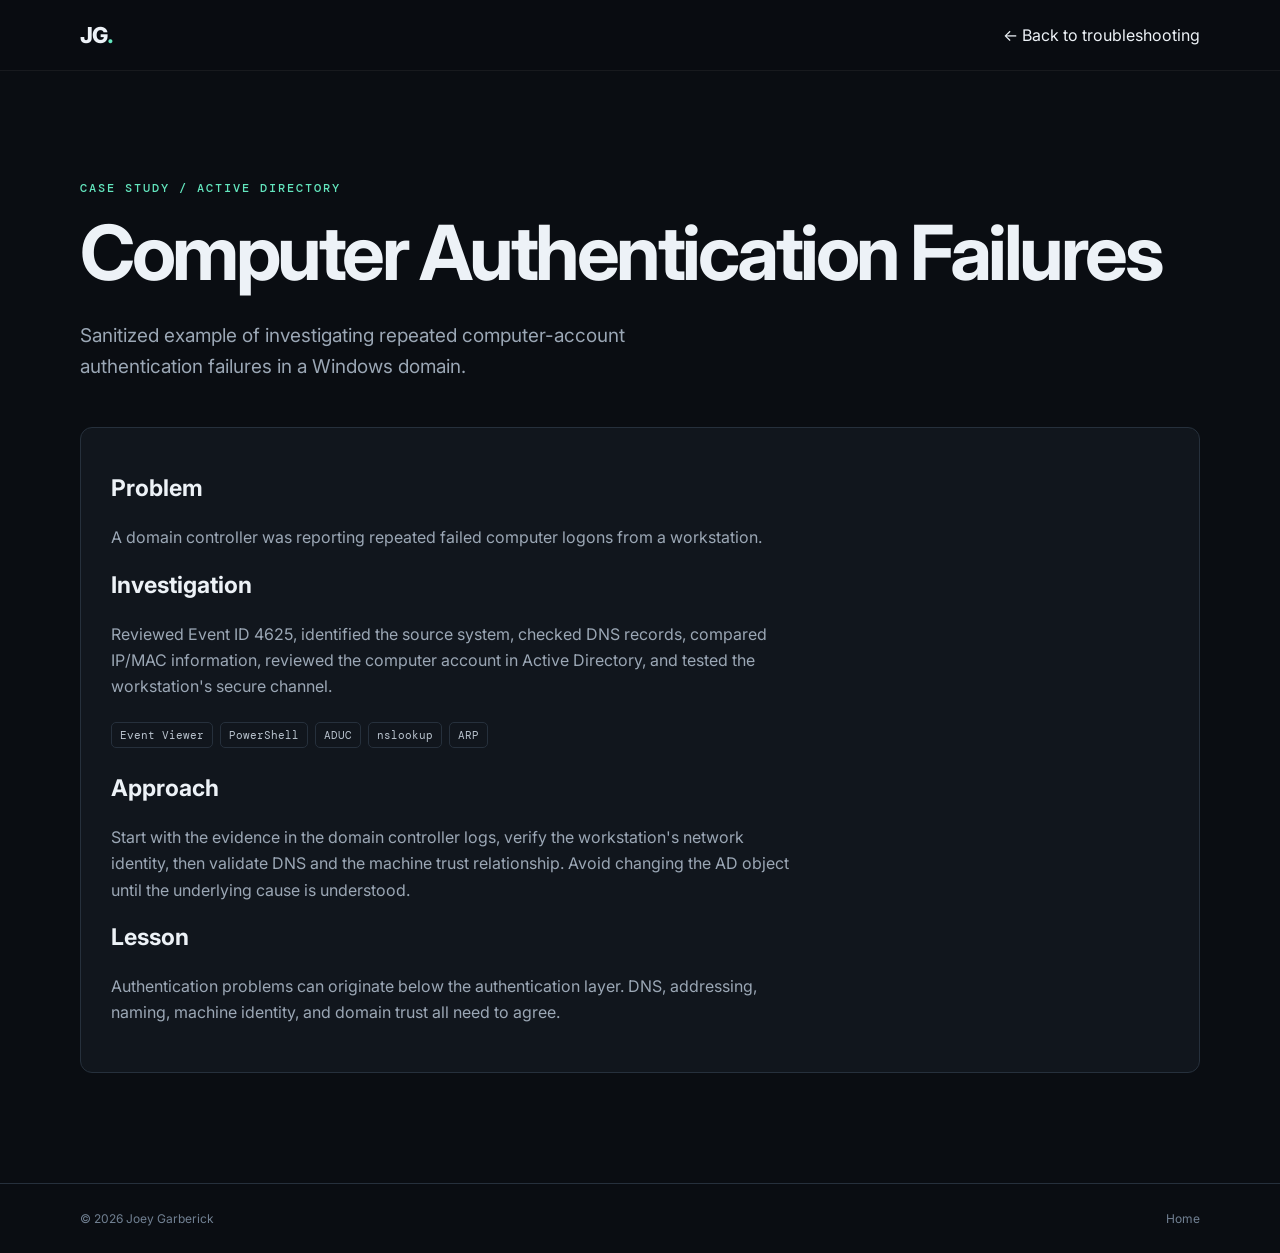
==== case-studies/ad-authentication.html @ 289bb288 "Add files via upload" ====
<!DOCTYPE html><html lang="en"><head><meta charset="UTF-8"><meta name="viewport" content="width=device-width,initial-scale=1"><title>AD Authentication Troubleshooting | Joey Garberick</title><link rel="stylesheet" href="../style.css"></head><body><header class="site-header"><nav class="nav container"><a class="brand" href="../index.html">JG<span>.</span></a><a href="../index.html#case-studies">← Back to troubleshooting</a></nav></header><main class="section container"><p class="eyebrow">CASE STUDY / ACTIVE DIRECTORY</p><h1>Computer Authentication Failures</h1><p class="lead">Sanitized example of investigating repeated computer-account authentication failures in a Windows domain.</p><div class="card" style="margin-top:45px"><h3>Problem</h3><p>A domain controller was reporting repeated failed computer logons from a workstation.</p><h3>Investigation</h3><p>Reviewed Event ID 4625, identified the source system, checked DNS records, compared IP/MAC information, reviewed the computer account in Active Directory, and tested the workstation's secure channel.</p><div class="chips"><span>Event Viewer</span><span>PowerShell</span><span>ADUC</span><span>nslookup</span><span>ARP</span></div><h3>Approach</h3><p>Start with the evidence in the domain controller logs, verify the workstation's network identity, then validate DNS and the machine trust relationship. Avoid changing the AD object until the underlying cause is understood.</p><h3>Lesson</h3><p>Authentication problems can originate below the authentication layer. DNS, addressing, naming, machine identity, and domain trust all need to agree.</p></div></main><footer><div class="container footer-inner"><span>© 2026 Joey Garberick</span><a href="../index.html">Home</a></div></footer></body></html>
---- style.css ----
@import url('https://fonts.googleapis.com/css2?family=DM+Mono:wght@400;500&family=Inter:wght@400;500;600;700;800&display=swap');

:root{
  --bg:#0a0d12; --surface:#11161d; --surface2:#171d26; --text:#edf2f7;
  --muted:#9ba7b5; --line:#26303c; --accent:#63e6be; --accent2:#74c0fc;
  --max:1120px;
}
*{box-sizing:border-box}
html{scroll-behavior:smooth}
body{margin:0;background:var(--bg);color:var(--text);font-family:Inter,system-ui,sans-serif;line-height:1.65}
a{color:inherit;text-decoration:none}
.container{width:min(var(--max),calc(100% - 40px));margin:auto}
.site-header{position:sticky;top:0;z-index:10;background:rgba(10,13,18,.88);backdrop-filter:blur(14px);border-bottom:1px solid rgba(255,255,255,.06)}
.nav{height:70px;display:flex;align-items:center;justify-content:space-between}
.brand{font-weight:800;font-size:22px;letter-spacing:-1px}.brand span{color:var(--accent)}
.nav-links{display:flex;gap:28px;color:var(--muted);font-size:14px}.nav-links a:hover{color:var(--text)}
.hero{min-height:680px;display:grid;grid-template-columns:1.2fr .8fr;align-items:center;gap:70px;padding:90px 0}
.eyebrow{font:500 12px/1.2 "DM Mono",monospace;letter-spacing:2px;color:var(--accent);margin:0 0 18px}
h1{font-size:clamp(45px,6vw,76px);line-height:1.03;letter-spacing:-3.5px;margin:0 0 28px}
h1 span{color:var(--accent2)}
.lead{font-size:19px;color:var(--muted);max-width:650px}
.buttons{display:flex;gap:12px;margin-top:30px;flex-wrap:wrap}
.button{display:inline-block;padding:12px 18px;border:1px solid var(--line);border-radius:8px;font-weight:600;font-size:14px}.button.primary{background:var(--accent);color:#07100d;border-color:var(--accent)}.button.secondary:hover{border-color:#536274}
.terminal{background:#080b0f;border:1px solid var(--line);border-radius:12px;box-shadow:0 20px 70px rgba(0,0,0,.35);overflow:hidden}
.terminal-bar{height:38px;background:#12171d;border-bottom:1px solid var(--line);display:flex;align-items:center;gap:7px;padding:0 13px;color:#718092;font:12px "DM Mono",monospace}.terminal-bar i{width:9px;height:9px;border-radius:50%;background:#36404c}.terminal-bar span{margin-left:8px}
.terminal pre{padding:25px;margin:0;color:#b9c6d4;font:13px/2 "DM Mono",monospace;white-space:pre-wrap}.terminal code{font:inherit}
.stats{border-block:1px solid var(--line);background:#0d1117}.stat-grid{display:grid;grid-template-columns:repeat(4,1fr)}.stat-grid div{padding:28px 18px;border-right:1px solid var(--line)}.stat-grid div:last-child{border:0}.stat-grid strong,.stat-grid span{display:block}.stat-grid strong{font-size:16px}.stat-grid span{font-size:12px;color:var(--muted);margin-top:3px}
.section{padding:110px 0}.section-heading{max-width:680px;margin-bottom:42px}.section-heading h2,h2{font-size:42px;line-height:1.1;letter-spacing:-1.7px;margin:0 0 14px}.section-heading>p:last-child{color:var(--muted);margin:0}
.project-grid{display:grid;grid-template-columns:repeat(2,1fr);gap:18px}.card{background:var(--surface);border:1px solid var(--line);border-radius:12px;padding:30px;position:relative;min-height:300px;transition:.2s}.card:hover{transform:translateY(-3px);border-color:#3a4654}.card.featured{grid-column:span 2}.card-number{position:absolute;right:25px;top:25px;font:12px "DM Mono";color:#53606f}.tag,.case-label{font:500 11px "DM Mono";letter-spacing:1.5px;color:var(--accent2)}.card h3,.case h3{font-size:23px;margin:12px 0}.card p:not(.tag){color:var(--muted);max-width:680px}.chips{display:flex;gap:7px;flex-wrap:wrap;margin:22px 0}.chips span{font:11px "DM Mono";border:1px solid var(--line);padding:5px 8px;border-radius:5px;color:#bac4cf}.card a,.case a{color:var(--accent);font-size:13px;font-weight:600}
.dark-section{background:#0d1218;border-block:1px solid var(--line)}.case-grid{display:grid;grid-template-columns:repeat(3,1fr);gap:18px}.case{border-top:2px solid #34404d;padding:24px 4px}.case p{color:var(--muted);font-size:14px;min-height:90px}
.skill-grid{display:grid;grid-template-columns:repeat(3,1fr);gap:14px}.skill-card{padding:24px;background:var(--surface);border:1px solid var(--line);border-radius:10px}.skill-card h3{margin:0 0 8px;font-size:17px}.skill-card p{margin:0;color:var(--muted);font-size:13px}
.about-section{background:#10161d;border-block:1px solid var(--line)}.about-grid{display:grid;grid-template-columns:.8fr 1.2fr;gap:90px}.about-grid h2{max-width:420px}.about-grid p{color:var(--muted);margin-top:0;margin-bottom:20px}
.credentials{display:grid;grid-template-columns:.7fr 1.3fr;gap:80px;padding:90px 0}.credential-list{display:grid;grid-template-columns:1fr 1fr;gap:12px}.credential-list div{padding:20px;background:var(--surface);border:1px solid var(--line);border-radius:9px}.credential-list strong,.credential-list span{display:block}.credential-list span{font-size:12px;color:var(--muted);margin-top:4px}
.contact{background:var(--accent);color:#07100d;padding:90px 0}.contact .eyebrow{color:#173a30}.contact h2{font-size:50px}.contact p:not(.eyebrow){max-width:600px}.contact .button.primary{background:#07100d;color:var(--accent);border-color:#07100d}.contact .button.secondary{border-color:#1e4d40}
footer{border-top:1px solid var(--line);padding:25px 0;color:#718092;font-size:12px}.footer-inner{display:flex;justify-content:space-between}
@media(max-width:850px){.hero{grid-template-columns:1fr;gap:35px;padding:70px 0}.stat-grid{grid-template-columns:1fr 1fr}.project-grid,.case-grid,.skill-grid,.about-grid,.credentials{grid-template-columns:1fr}.card.featured{grid-column:auto}.about-grid{gap:30px}.credentials{gap:35px}.nav-links{gap:14px}.nav-links a:nth-child(3){display:none}}
@media(max-width:520px){.container{width:min(var(--max),calc(100% - 28px))}.nav-links{display:none}h1{letter-spacing:-2.5px}.stat-grid div{border-bottom:1px solid var(--line)}.credential-list{grid-template-columns:1fr}.contact h2{font-size:38px}}
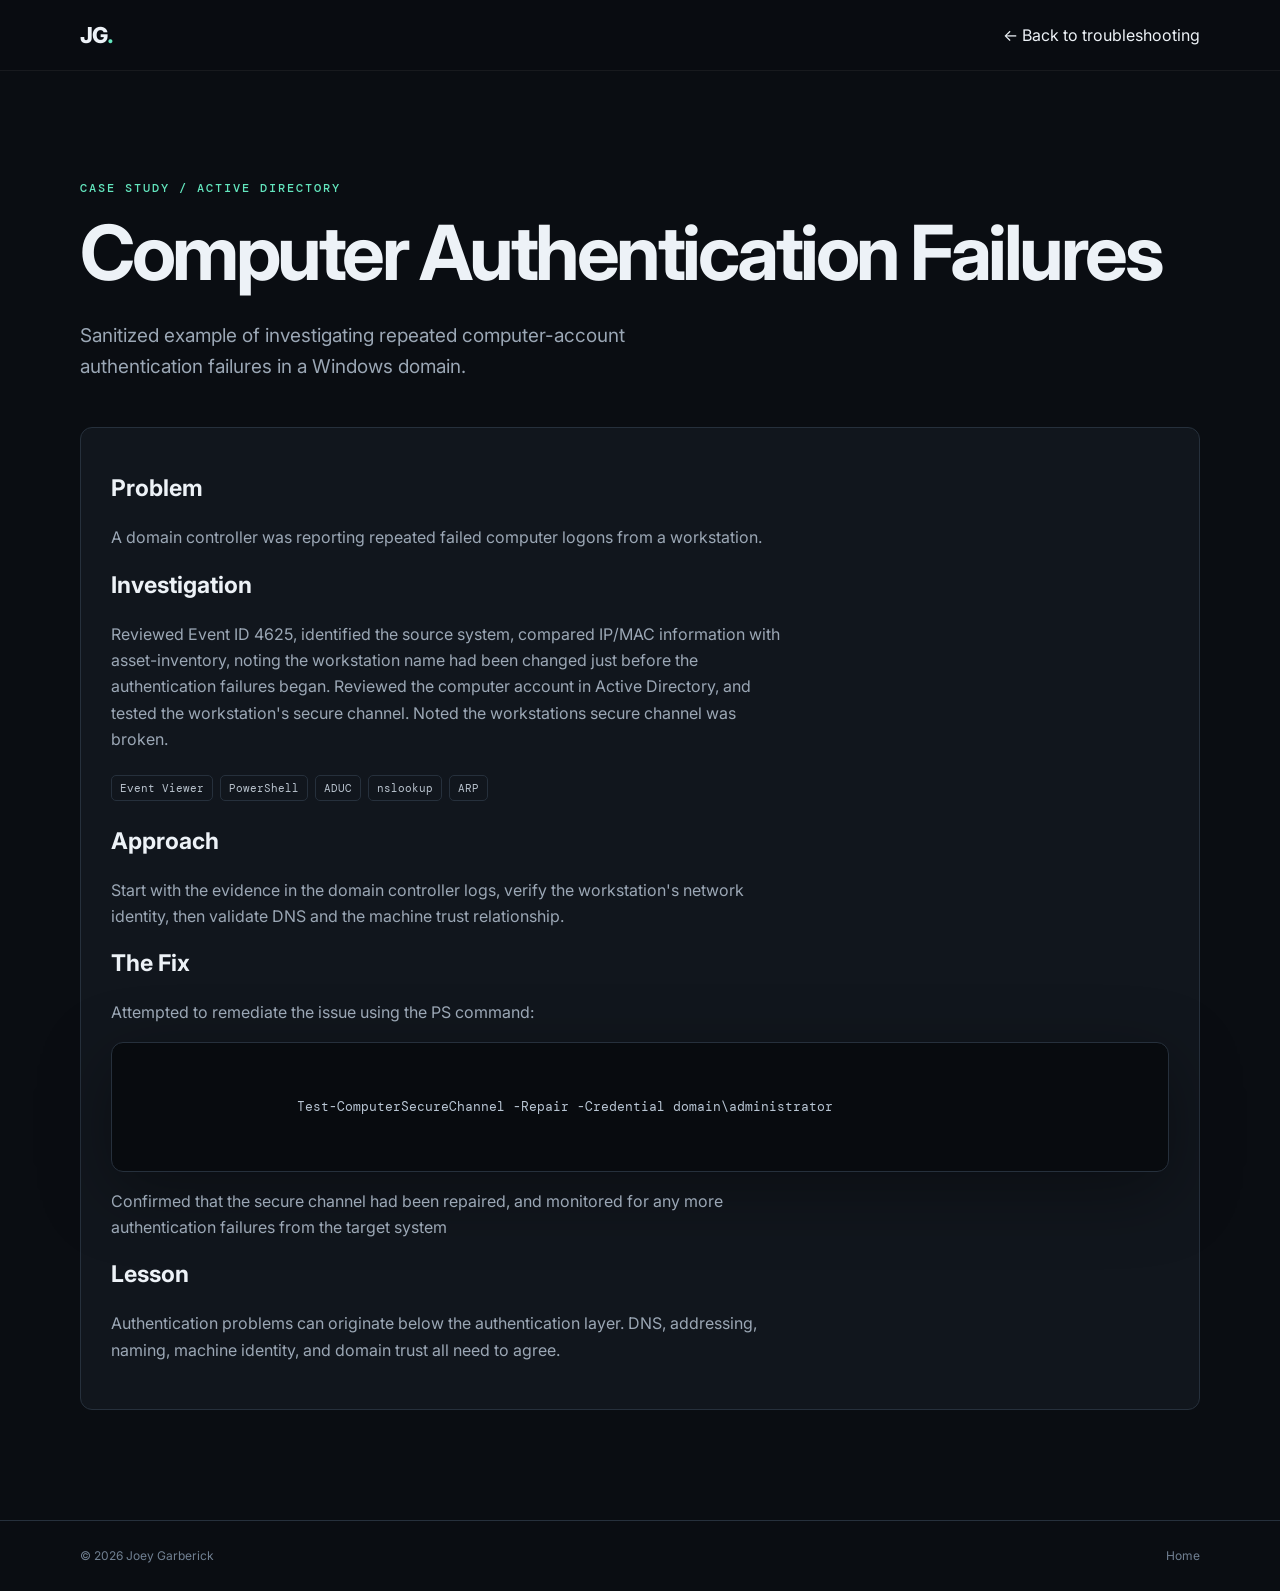
==== commit 2497ae44: "Updated index, auth, app, dns, and network  sec pages" ====
--- a/case-studies/ad-authentication.html
+++ b/case-studies/ad-authentication.html
@@ -1 +1,50 @@
-<!DOCTYPE html><html lang="en"><head><meta charset="UTF-8"><meta name="viewport" content="width=device-width,initial-scale=1"><title>AD Authentication Troubleshooting | Joey Garberick</title><link rel="stylesheet" href="../style.css"></head><body><header class="site-header"><nav class="nav container"><a class="brand" href="../index.html">JG<span>.</span></a><a href="../index.html#case-studies">← Back to troubleshooting</a></nav></header><main class="section container"><p class="eyebrow">CASE STUDY / ACTIVE DIRECTORY</p><h1>Computer Authentication Failures</h1><p class="lead">Sanitized example of investigating repeated computer-account authentication failures in a Windows domain.</p><div class="card" style="margin-top:45px"><h3>Problem</h3><p>A domain controller was reporting repeated failed computer logons from a workstation.</p><h3>Investigation</h3><p>Reviewed Event ID 4625, identified the source system, checked DNS records, compared IP/MAC information, reviewed the computer account in Active Directory, and tested the workstation's secure channel.</p><div class="chips"><span>Event Viewer</span><span>PowerShell</span><span>ADUC</span><span>nslookup</span><span>ARP</span></div><h3>Approach</h3><p>Start with the evidence in the domain controller logs, verify the workstation's network identity, then validate DNS and the machine trust relationship. Avoid changing the AD object until the underlying cause is understood.</p><h3>Lesson</h3><p>Authentication problems can originate below the authentication layer. DNS, addressing, naming, machine identity, and domain trust all need to agree.</p></div></main><footer><div class="container footer-inner"><span>© 2026 Joey Garberick</span><a href="../index.html">Home</a></div></footer></body></html>
+<!DOCTYPE html>
+<html lang="en">
+
+<head>
+    <meta charset="UTF-8">
+    <meta name="viewport" content="width=device-width,initial-scale=1">
+    <title>AD Authentication Troubleshooting | Joey Garberick</title>
+    <link rel="stylesheet" href="../style.css">
+</head>
+
+<body>
+    <header class="site-header">
+        <nav class="nav container"><a class="brand" href="../index.html">JG<span>.</span></a><a
+                href="../index.html#case-studies">← Back to troubleshooting</a></nav>
+    </header>
+    <main class="section container">
+        <p class="eyebrow">CASE STUDY / ACTIVE DIRECTORY</p>
+        <h1>Computer Authentication Failures</h1>
+        <p class="lead">Sanitized example of investigating repeated computer-account authentication failures in a
+            Windows domain.</p>
+        <div class="card" style="margin-top:45px">
+            <h3>Problem</h3>
+            <p>A domain controller was reporting repeated failed computer logons from a workstation.</p>
+            <h3>Investigation</h3>
+            <p>Reviewed Event ID 4625, identified the source system, compared IP/MAC information with asset-inventory, noting the workstation name had been changed just before the authentication failures began.
+                Reviewed the computer account in Active Directory, and tested the workstation's secure channel. Noted the workstations secure channel was broken.</p>
+            <div class="chips"><span>Event
+                    Viewer</span><span>PowerShell</span><span>ADUC</span><span>nslookup</span><span>ARP</span></div>
+            <h3>Approach</h3>
+            <p>Start with the evidence in the domain controller logs, verify the workstation's network identity, then
+                validate DNS and the machine trust relationship.</p>
+            <h3>The Fix</h3>
+            <p>Attempted to remediate the issue using the PS command: </p>
+            <div class="terminal">
+                <pre><code>
+                    Test-ComputerSecureChannel -Repair -Credential domain\administrator
+                </code></pre>
+            </div>
+            <p>Confirmed that the secure channel had been repaired, and monitored for any more authentication failures from the target system</p>
+            <h3>Lesson</h3>
+            <p>Authentication problems can originate below the authentication layer. DNS, addressing, naming, machine
+                identity, and domain trust all need to agree.</p>
+        </div>
+    </main>
+    <footer>
+        <div class="container footer-inner"><span>© 2026 Joey Garberick</span><a href="../index.html">Home</a></div>
+    </footer>
+</body>
+
+</html>
--- a/style.css
+++ b/style.css
@@ -1,37 +1,576 @@
 @import url('https://fonts.googleapis.com/css2?family=DM+Mono:wght@400;500&family=Inter:wght@400;500;600;700;800&display=swap');
 
-:root{
-  --bg:#0a0d12; --surface:#11161d; --surface2:#171d26; --text:#edf2f7;
-  --muted:#9ba7b5; --line:#26303c; --accent:#63e6be; --accent2:#74c0fc;
-  --max:1120px;
-}
-*{box-sizing:border-box}
-html{scroll-behavior:smooth}
-body{margin:0;background:var(--bg);color:var(--text);font-family:Inter,system-ui,sans-serif;line-height:1.65}
-a{color:inherit;text-decoration:none}
-.container{width:min(var(--max),calc(100% - 40px));margin:auto}
-.site-header{position:sticky;top:0;z-index:10;background:rgba(10,13,18,.88);backdrop-filter:blur(14px);border-bottom:1px solid rgba(255,255,255,.06)}
-.nav{height:70px;display:flex;align-items:center;justify-content:space-between}
-.brand{font-weight:800;font-size:22px;letter-spacing:-1px}.brand span{color:var(--accent)}
-.nav-links{display:flex;gap:28px;color:var(--muted);font-size:14px}.nav-links a:hover{color:var(--text)}
-.hero{min-height:680px;display:grid;grid-template-columns:1.2fr .8fr;align-items:center;gap:70px;padding:90px 0}
-.eyebrow{font:500 12px/1.2 "DM Mono",monospace;letter-spacing:2px;color:var(--accent);margin:0 0 18px}
-h1{font-size:clamp(45px,6vw,76px);line-height:1.03;letter-spacing:-3.5px;margin:0 0 28px}
-h1 span{color:var(--accent2)}
-.lead{font-size:19px;color:var(--muted);max-width:650px}
-.buttons{display:flex;gap:12px;margin-top:30px;flex-wrap:wrap}
-.button{display:inline-block;padding:12px 18px;border:1px solid var(--line);border-radius:8px;font-weight:600;font-size:14px}.button.primary{background:var(--accent);color:#07100d;border-color:var(--accent)}.button.secondary:hover{border-color:#536274}
-.terminal{background:#080b0f;border:1px solid var(--line);border-radius:12px;box-shadow:0 20px 70px rgba(0,0,0,.35);overflow:hidden}
-.terminal-bar{height:38px;background:#12171d;border-bottom:1px solid var(--line);display:flex;align-items:center;gap:7px;padding:0 13px;color:#718092;font:12px "DM Mono",monospace}.terminal-bar i{width:9px;height:9px;border-radius:50%;background:#36404c}.terminal-bar span{margin-left:8px}
-.terminal pre{padding:25px;margin:0;color:#b9c6d4;font:13px/2 "DM Mono",monospace;white-space:pre-wrap}.terminal code{font:inherit}
-.stats{border-block:1px solid var(--line);background:#0d1117}.stat-grid{display:grid;grid-template-columns:repeat(4,1fr)}.stat-grid div{padding:28px 18px;border-right:1px solid var(--line)}.stat-grid div:last-child{border:0}.stat-grid strong,.stat-grid span{display:block}.stat-grid strong{font-size:16px}.stat-grid span{font-size:12px;color:var(--muted);margin-top:3px}
-.section{padding:110px 0}.section-heading{max-width:680px;margin-bottom:42px}.section-heading h2,h2{font-size:42px;line-height:1.1;letter-spacing:-1.7px;margin:0 0 14px}.section-heading>p:last-child{color:var(--muted);margin:0}
-.project-grid{display:grid;grid-template-columns:repeat(2,1fr);gap:18px}.card{background:var(--surface);border:1px solid var(--line);border-radius:12px;padding:30px;position:relative;min-height:300px;transition:.2s}.card:hover{transform:translateY(-3px);border-color:#3a4654}.card.featured{grid-column:span 2}.card-number{position:absolute;right:25px;top:25px;font:12px "DM Mono";color:#53606f}.tag,.case-label{font:500 11px "DM Mono";letter-spacing:1.5px;color:var(--accent2)}.card h3,.case h3{font-size:23px;margin:12px 0}.card p:not(.tag){color:var(--muted);max-width:680px}.chips{display:flex;gap:7px;flex-wrap:wrap;margin:22px 0}.chips span{font:11px "DM Mono";border:1px solid var(--line);padding:5px 8px;border-radius:5px;color:#bac4cf}.card a,.case a{color:var(--accent);font-size:13px;font-weight:600}
-.dark-section{background:#0d1218;border-block:1px solid var(--line)}.case-grid{display:grid;grid-template-columns:repeat(3,1fr);gap:18px}.case{border-top:2px solid #34404d;padding:24px 4px}.case p{color:var(--muted);font-size:14px;min-height:90px}
-.skill-grid{display:grid;grid-template-columns:repeat(3,1fr);gap:14px}.skill-card{padding:24px;background:var(--surface);border:1px solid var(--line);border-radius:10px}.skill-card h3{margin:0 0 8px;font-size:17px}.skill-card p{margin:0;color:var(--muted);font-size:13px}
-.about-section{background:#10161d;border-block:1px solid var(--line)}.about-grid{display:grid;grid-template-columns:.8fr 1.2fr;gap:90px}.about-grid h2{max-width:420px}.about-grid p{color:var(--muted);margin-top:0;margin-bottom:20px}
-.credentials{display:grid;grid-template-columns:.7fr 1.3fr;gap:80px;padding:90px 0}.credential-list{display:grid;grid-template-columns:1fr 1fr;gap:12px}.credential-list div{padding:20px;background:var(--surface);border:1px solid var(--line);border-radius:9px}.credential-list strong,.credential-list span{display:block}.credential-list span{font-size:12px;color:var(--muted);margin-top:4px}
-.contact{background:var(--accent);color:#07100d;padding:90px 0}.contact .eyebrow{color:#173a30}.contact h2{font-size:50px}.contact p:not(.eyebrow){max-width:600px}.contact .button.primary{background:#07100d;color:var(--accent);border-color:#07100d}.contact .button.secondary{border-color:#1e4d40}
-footer{border-top:1px solid var(--line);padding:25px 0;color:#718092;font-size:12px}.footer-inner{display:flex;justify-content:space-between}
-@media(max-width:850px){.hero{grid-template-columns:1fr;gap:35px;padding:70px 0}.stat-grid{grid-template-columns:1fr 1fr}.project-grid,.case-grid,.skill-grid,.about-grid,.credentials{grid-template-columns:1fr}.card.featured{grid-column:auto}.about-grid{gap:30px}.credentials{gap:35px}.nav-links{gap:14px}.nav-links a:nth-child(3){display:none}}
-@media(max-width:520px){.container{width:min(var(--max),calc(100% - 28px))}.nav-links{display:none}h1{letter-spacing:-2.5px}.stat-grid div{border-bottom:1px solid var(--line)}.credential-list{grid-template-columns:1fr}.contact h2{font-size:38px}}
+:root {
+  --bg: #0a0d12;
+  --surface: #11161d;
+  --surface2: #171d26;
+  --text: #edf2f7;
+  --muted: #9ba7b5;
+  --line: #26303c;
+  --accent: #63e6be;
+  --accent2: #74c0fc;
+  --max: 1120px;
+}
+
+* {
+  box-sizing: border-box
+}
+
+html {
+  scroll-behavior: smooth
+}
+
+body {
+  margin: 0;
+  background: var(--bg);
+  color: var(--text);
+  font-family: Inter, system-ui, sans-serif;
+  line-height: 1.65
+}
+
+a {
+  color: inherit;
+  text-decoration: none
+}
+
+.container {
+  width: min(var(--max), calc(100% - 40px));
+  margin: auto
+}
+
+.site-header {
+  position: sticky;
+  top: 0;
+  z-index: 10;
+  background: rgba(10, 13, 18, .88);
+  backdrop-filter: blur(14px);
+  border-bottom: 1px solid rgba(255, 255, 255, .06)
+}
+
+.nav {
+  height: 70px;
+  display: flex;
+  align-items: center;
+  justify-content: space-between
+}
+
+.brand {
+  font-weight: 800;
+  font-size: 22px;
+  letter-spacing: -1px
+}
+
+.brand span {
+  color: var(--accent)
+}
+
+.nav-links {
+  display: flex;
+  gap: 28px;
+  color: var(--muted);
+  font-size: 14px
+}
+
+.nav-links a:hover {
+  color: var(--text)
+}
+
+.hero {
+  min-height: 680px;
+  display: grid;
+  grid-template-columns: 1.2fr .8fr;
+  align-items: center;
+  gap: 70px;
+  padding: 90px 0
+}
+
+.eyebrow {
+  font: 500 12px/1.2 "DM Mono", monospace;
+  letter-spacing: 2px;
+  color: var(--accent);
+  margin: 0 0 18px
+}
+
+h1 {
+  font-size: clamp(45px, 6vw, 76px);
+  line-height: 1.03;
+  letter-spacing: -3.5px;
+  margin: 0 0 28px
+}
+
+h1 span {
+  color: var(--accent2)
+}
+
+.lead {
+  font-size: 19px;
+  color: var(--muted);
+  max-width: 650px
+}
+
+.buttons {
+  display: flex;
+  gap: 12px;
+  margin-top: 30px;
+  flex-wrap: wrap
+}
+
+.button {
+  display: inline-block;
+  padding: 12px 18px;
+  border: 1px solid var(--line);
+  border-radius: 8px;
+  font-weight: 600;
+  font-size: 14px
+}
+
+.button.primary {
+  background: var(--accent);
+  color: #07100d;
+  border-color: var(--accent)
+}
+
+.button.secondary:hover {
+  border-color: #536274
+}
+
+.terminal {
+  background: #080b0f;
+  border: 1px solid var(--line);
+  border-radius: 12px;
+  box-shadow: 0 20px 70px rgba(0, 0, 0, .35);
+  overflow: hidden
+}
+
+.terminal-bar {
+  height: 38px;
+  background: #12171d;
+  border-bottom: 1px solid var(--line);
+  display: flex;
+  align-items: center;
+  gap: 7px;
+  padding: 0 13px;
+  color: #718092;
+  font: 12px "DM Mono", monospace
+}
+
+.terminal-bar i {
+  width: 9px;
+  height: 9px;
+  border-radius: 50%;
+  background: #36404c
+}
+
+.terminal-bar span {
+  margin-left: 8px
+}
+
+.terminal pre {
+  padding: 25px;
+  margin: 0;
+  color: #b9c6d4;
+  font: 13px/2 "DM Mono", monospace;
+  white-space: pre-wrap
+}
+
+.terminal code {
+  font: inherit
+}
+
+.stats {
+  border-block: 1px solid var(--line);
+  background: #0d1117
+}
+
+.stat-grid {
+  display: grid;
+  grid-template-columns: repeat(4, 1fr)
+}
+
+.stat-grid div {
+  padding: 28px 18px;
+  border-right: 1px solid var(--line)
+}
+
+.stat-grid div:last-child {
+  border: 0
+}
+
+.stat-grid strong,
+.stat-grid span {
+  display: block
+}
+
+.stat-grid strong {
+  font-size: 16px
+}
+
+.stat-grid span {
+  font-size: 12px;
+  color: var(--muted);
+  margin-top: 3px
+}
+
+.section {
+  padding: 110px 0
+}
+
+.section-heading {
+  max-width: 680px;
+  margin-bottom: 42px
+}
+
+.section-heading h2,
+h2 {
+  font-size: 42px;
+  line-height: 1.1;
+  letter-spacing: -1.7px;
+  margin: 0 0 14px
+}
+
+.section-heading>p:last-child {
+  color: var(--muted);
+  margin: 0
+}
+
+.project-grid {
+  display: grid;
+  grid-template-columns: repeat(2, 1fr);
+  gap: 18px
+}
+
+.card {
+  background: var(--surface);
+  border: 1px solid var(--line);
+  border-radius: 12px;
+  padding: 30px;
+  position: relative;
+  min-height: 300px;
+  transition: .2s
+}
+
+.card:hover {
+  transform: translateY(-3px);
+  border-color: #3a4654
+}
+
+.card.featured {
+  grid-column: span 2
+}
+
+.card-number {
+  position: absolute;
+  right: 25px;
+  top: 25px;
+  font: 12px "DM Mono";
+  color: #53606f
+}
+
+.tag,
+.case-label {
+  font: 500 11px "DM Mono";
+  letter-spacing: 1.5px;
+  color: var(--accent2)
+}
+
+.card h3,
+.case h3 {
+  font-size: 23px;
+  margin: 12px 0
+}
+
+.card p:not(.tag) {
+  color: var(--muted);
+  max-width: 680px
+}
+
+.chips {
+  display: flex;
+  gap: 7px;
+  flex-wrap: wrap;
+  margin: 22px 0
+}
+
+.chips span {
+  font: 11px "DM Mono";
+  border: 1px solid var(--line);
+  padding: 5px 8px;
+  border-radius: 5px;
+  color: #bac4cf
+}
+
+.card a,
+.case a {
+  color: var(--accent);
+  font-size: 13px;
+  font-weight: 600
+}
+
+.dark-section {
+  background: #0d1218;
+  border-block: 1px solid var(--line)
+}
+
+.case-grid {
+  display: grid;
+  grid-template-columns: repeat(3, 1fr);
+  gap: 18px
+}
+
+.case {
+  border-top: 2px solid #34404d;
+  padding: 24px 4px
+}
+
+.case p {
+  color: var(--muted);
+  font-size: 14px;
+  min-height: 90px
+}
+
+.skill-grid {
+  display: grid;
+  grid-template-columns: repeat(3, 1fr);
+  gap: 14px
+}
+
+.skill-card {
+  padding: 24px;
+  background: var(--surface);
+  border: 1px solid var(--line);
+  border-radius: 10px
+}
+
+.skill-card h3 {
+  margin: 0 0 8px;
+  font-size: 17px
+}
+
+.skill-card p {
+  margin: 0;
+  color: var(--muted);
+  font-size: 13px
+}
+
+.about-section {
+  background: #10161d;
+  border-block: 1px solid var(--line)
+}
+
+.about-grid {
+  display: grid;
+  grid-template-columns: .8fr 1.2fr;
+  gap: 90px
+}
+
+.about-grid h2 {
+  max-width: 420px
+}
+
+.about-grid p {
+  color: var(--muted);
+  margin-top: 0;
+  margin-bottom: 20px
+}
+
+.credentials {
+  display: grid;
+  grid-template-columns: .7fr 1.3fr;
+  gap: 80px;
+  padding: 90px 0
+}
+
+.credential-list {
+  display: grid;
+  grid-template-columns: 1fr 1fr;
+  gap: 12px
+}
+
+.credential-list div {
+  padding: 20px;
+  background: var(--surface);
+  border: 1px solid var(--line);
+  border-radius: 9px
+}
+
+.credential-list strong,
+.credential-list span {
+  display: block
+}
+
+.credential-list span {
+  font-size: 12px;
+  color: var(--muted);
+  margin-top: 4px
+}
+
+.contact {
+  background: var(--accent);
+  color: #07100d;
+  padding: 90px 0
+}
+
+.contact .eyebrow {
+  color: #173a30
+}
+
+.contact h2 {
+  font-size: 50px
+}
+
+.contact p:not(.eyebrow) {
+  max-width: 600px
+}
+
+.contact .button.primary {
+  background: #07100d;
+  color: var(--accent);
+  border-color: #07100d
+}
+
+.contact .button.secondary {
+  border-color: #1e4d40
+}
+
+footer {
+  border-top: 1px solid var(--line);
+  padding: 25px 0;
+  color: #718092;
+  font-size: 12px
+}
+
+.footer-inner {
+  display: flex;
+  justify-content: space-between
+}
+
+@media(max-width:850px) {
+  .hero {
+    grid-template-columns: 1fr;
+    gap: 35px;
+    padding: 70px 0
+  }
+
+  .stat-grid {
+    grid-template-columns: 1fr 1fr
+  }
+
+  .project-grid,
+  .case-grid,
+  .skill-grid,
+  .about-grid,
+  .credentials {
+    grid-template-columns: 1fr
+  }
+
+  .card.featured {
+    grid-column: auto
+  }
+
+  .about-grid {
+    gap: 30px
+  }
+
+  .credentials {
+    gap: 35px
+  }
+
+  .nav-links {
+    gap: 14px
+  }
+
+  .nav-links a:nth-child(3) {
+    display: none
+  }
+}
+
+@media(max-width:520px) {
+  .container {
+    width: min(var(--max), calc(100% - 28px))
+  }
+
+  .nav-links {
+    display: none
+  }
+
+  h1 {
+    letter-spacing: -2.5px
+  }
+
+  .stat-grid div {
+    border-bottom: 1px solid var(--line)
+  }
+
+  .credential-list {
+    grid-template-columns: 1fr
+  }
+
+  .contact h2 {
+    font-size: 38px
+  }
+}
+
+.network-diagram {
+    margin-top: 25px;
+    background: var(--surface);
+    border: 1px solid var(--line);
+    border-radius: 12px;
+    padding: 20px;
+    overflow: hidden;
+}
+
+.network-diagram img {
+    display: block;
+    width: 100%;
+    height: auto;
+}
+
+.rack-grid {
+    display: grid;
+    grid-template-columns: repeat(2, 1fr);
+    gap: 18px;
+    margin-top: 30px;
+}
+
+.rack-photo {
+    margin: 0;
+    background: var(--surface);
+    border: 1px solid var(--line);
+    border-radius: 12px;
+    overflow: hidden;
+}
+
+.rack-photo img {
+    display: block;
+    width: 100%;
+    height: auto;
+}
+
+.rack-photo figcaption {
+    padding: 14px 18px;
+    color: var(--muted);
+    font: 12px "DM Mono", monospace;
+}
+
+@media (max-width: 700px) {
+    .rack-grid {
+        grid-template-columns: 1fr;
+    }
+}
+
+ol {
+    margin: 20px 0;
+    padding-left: 30px;
+    color: var(--muted);
+}
+
+ol li {
+    margin-bottom: 12px;
+    padding-left: 8px;
+}
+
+ol li::marker {
+    color: var(--accent);
+    font-family: "DM Mono", monospace;
+    font-weight: 500;
+}
